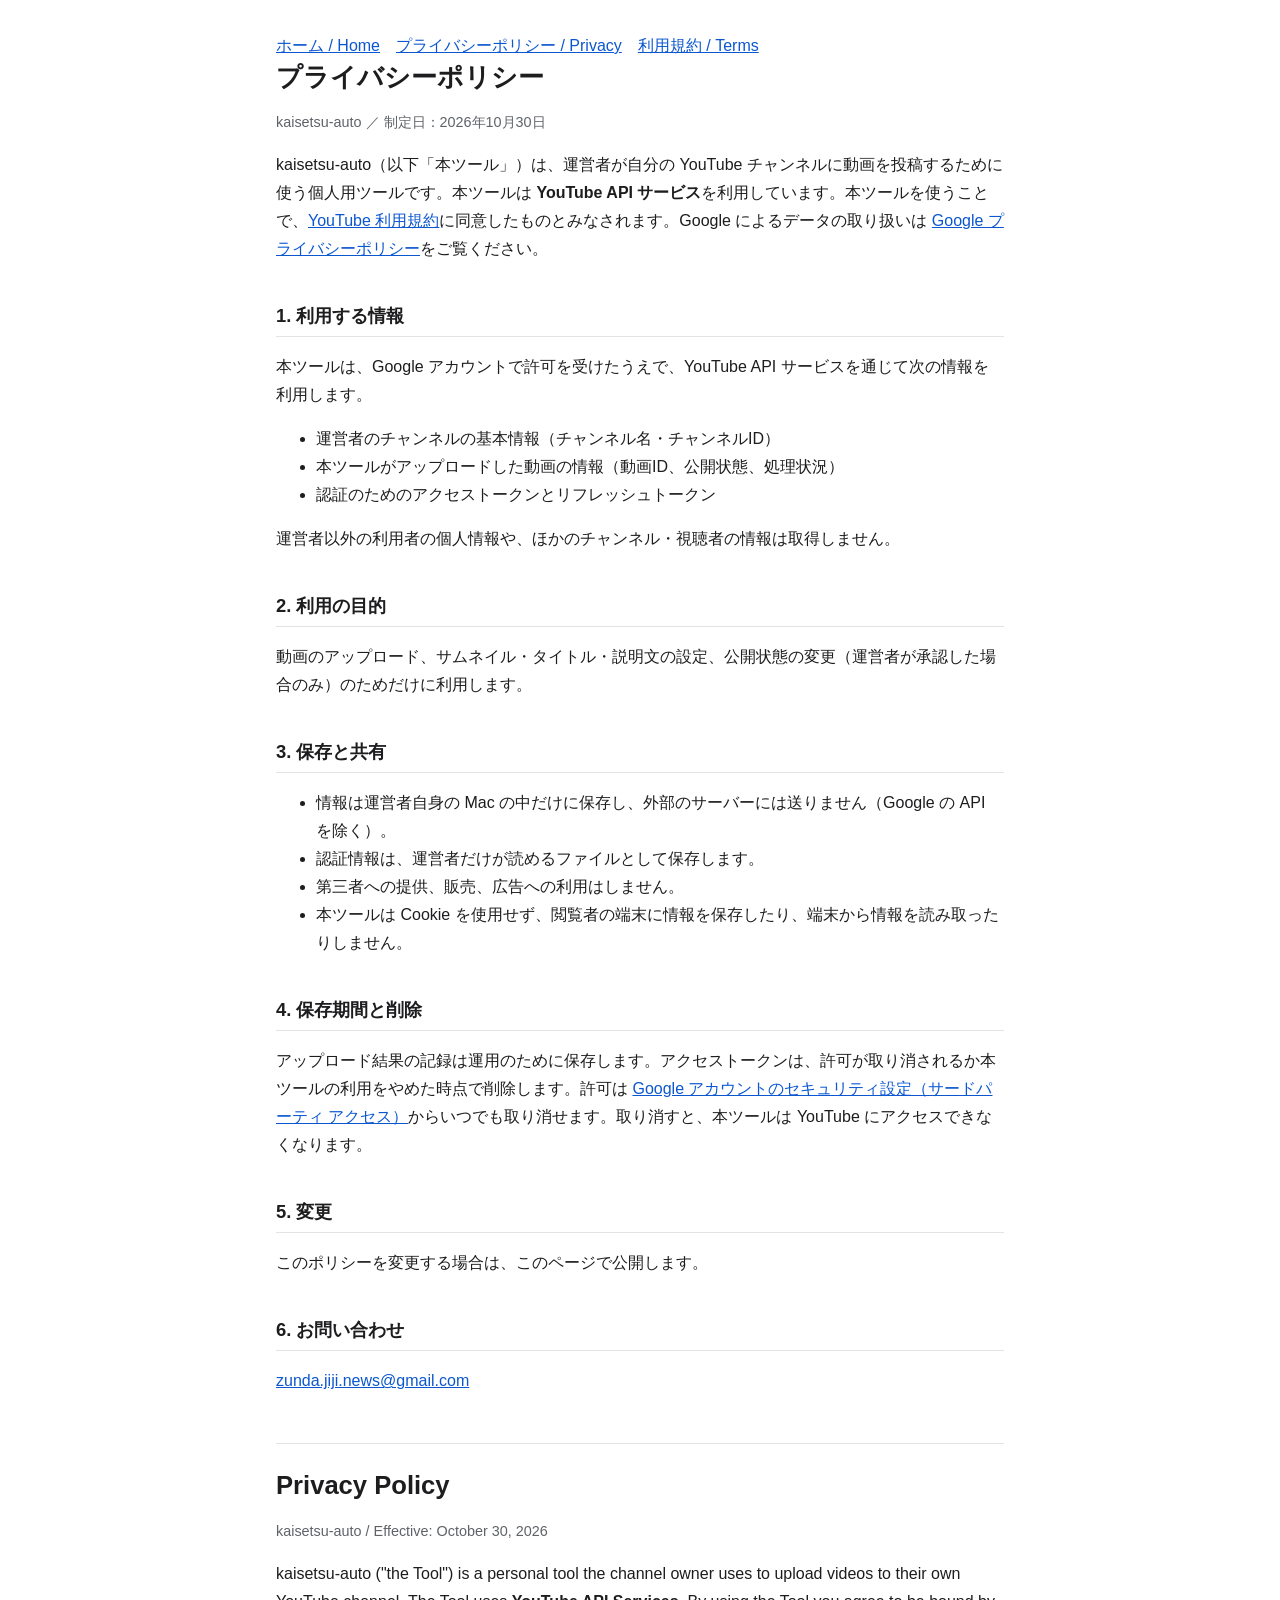
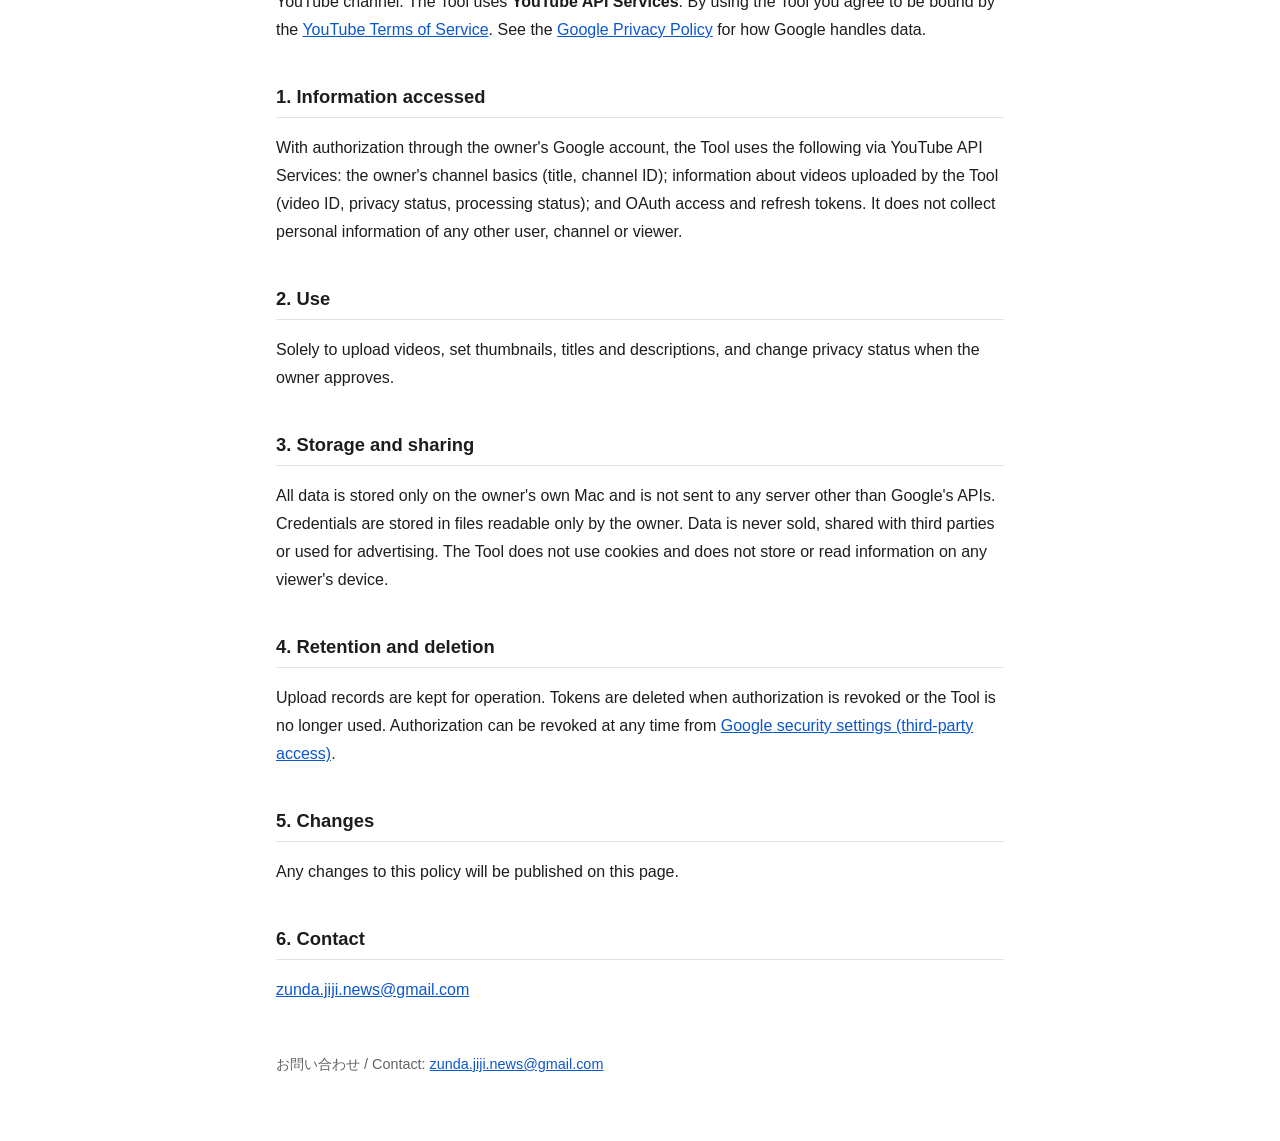
==== privacy.html @ 69cc6f8f "Add files via upload" ====
<!doctype html>
<html lang="ja">
<head>
<meta charset="utf-8">
<meta name="viewport" content="width=device-width, initial-scale=1">
<title>プライバシーポリシー</title>
<link rel="stylesheet" href="style.css">
</head>
<body>
<main>
<nav><a href="./">ホーム / Home</a><a href="privacy.html">プライバシーポリシー / Privacy</a><a href="terms.html">利用規約 / Terms</a></nav>
<h1>プライバシーポリシー</h1>
<p class="meta">kaisetsu-auto ／ 制定日：2026年10月30日</p>

<p>kaisetsu-auto（以下「本ツール」）は、運営者が自分の YouTube チャンネルに動画を投稿するために使う個人用ツールです。本ツールは <strong>YouTube API サービス</strong>を利用しています。本ツールを使うことで、<a href="https://www.youtube.com/t/terms">YouTube 利用規約</a>に同意したものとみなされます。Google によるデータの取り扱いは <a href="https://policies.google.com/privacy">Google プライバシーポリシー</a>をご覧ください。</p>

<h2>1. 利用する情報</h2>
<p>本ツールは、Google アカウントで許可を受けたうえで、YouTube API サービスを通じて次の情報を利用します。</p>
<ul>
<li>運営者のチャンネルの基本情報（チャンネル名・チャンネルID）</li>
<li>本ツールがアップロードした動画の情報（動画ID、公開状態、処理状況）</li>
<li>認証のためのアクセストークンとリフレッシュトークン</li>
</ul>
<p>運営者以外の利用者の個人情報や、ほかのチャンネル・視聴者の情報は取得しません。</p>

<h2>2. 利用の目的</h2>
<p>動画のアップロード、サムネイル・タイトル・説明文の設定、公開状態の変更（運営者が承認した場合のみ）のためだけに利用します。</p>

<h2>3. 保存と共有</h2>
<ul>
<li>情報は運営者自身の Mac の中だけに保存し、外部のサーバーには送りません（Google の API を除く）。</li>
<li>認証情報は、運営者だけが読めるファイルとして保存します。</li>
<li>第三者への提供、販売、広告への利用はしません。</li>
<li>本ツールは Cookie を使用せず、閲覧者の端末に情報を保存したり、端末から情報を読み取ったりしません。</li>
</ul>

<h2>4. 保存期間と削除</h2>
<p>アップロード結果の記録は運用のために保存します。アクセストークンは、許可が取り消されるか本ツールの利用をやめた時点で削除します。許可は <a href="https://security.google.com/settings/security/permissions">Google アカウントのセキュリティ設定（サードパーティ アクセス）</a>からいつでも取り消せます。取り消すと、本ツールは YouTube にアクセスできなくなります。</p>

<h2>5. 変更</h2>
<p>このポリシーを変更する場合は、このページで公開します。</p>

<h2>6. お問い合わせ</h2>
<p><a href="mailto:zunda.jiji.news@gmail.com">zunda.jiji.news@gmail.com</a></p>

<hr>
<div lang="en">
<h1>Privacy Policy</h1>
<p class="meta">kaisetsu-auto / Effective: October 30, 2026</p>
<p>kaisetsu-auto ("the Tool") is a personal tool the channel owner uses to upload videos to their own YouTube channel. The Tool uses <strong>YouTube API Services</strong>. By using the Tool you agree to be bound by the <a href="https://www.youtube.com/t/terms">YouTube Terms of Service</a>. See the <a href="https://policies.google.com/privacy">Google Privacy Policy</a> for how Google handles data.</p>
<h2>1. Information accessed</h2>
<p>With authorization through the owner's Google account, the Tool uses the following via YouTube API Services: the owner's channel basics (title, channel ID); information about videos uploaded by the Tool (video ID, privacy status, processing status); and OAuth access and refresh tokens. It does not collect personal information of any other user, channel or viewer.</p>
<h2>2. Use</h2>
<p>Solely to upload videos, set thumbnails, titles and descriptions, and change privacy status when the owner approves.</p>
<h2>3. Storage and sharing</h2>
<p>All data is stored only on the owner's own Mac and is not sent to any server other than Google's APIs. Credentials are stored in files readable only by the owner. Data is never sold, shared with third parties or used for advertising. The Tool does not use cookies and does not store or read information on any viewer's device.</p>
<h2>4. Retention and deletion</h2>
<p>Upload records are kept for operation. Tokens are deleted when authorization is revoked or the Tool is no longer used. Authorization can be revoked at any time from <a href="https://security.google.com/settings/security/permissions">Google security settings (third-party access)</a>.</p>
<h2>5. Changes</h2>
<p>Any changes to this policy will be published on this page.</p>
<h2>6. Contact</h2>
<p><a href="mailto:zunda.jiji.news@gmail.com">zunda.jiji.news@gmail.com</a></p>
</div>
<footer>お問い合わせ / Contact: <a href="mailto:zunda.jiji.news@gmail.com">zunda.jiji.news@gmail.com</a></footer>
</main>
</body>
</html>
---- style.css ----
:root { --bg:#fff; --fg:#1d1d1f; --muted:#5f6368; --line:#e3e3e3; --link:#0b57d0; }
@media (prefers-color-scheme: dark) { :root { --bg:#141414; --fg:#ececec; --muted:#a8a8a8; --line:#333; --link:#8ab4f8; } }
* { box-sizing: border-box; }
body { margin:0; background:var(--bg); color:var(--fg); font:16px/1.75 -apple-system,"Hiragino Sans","Noto Sans JP",sans-serif; }
main { max-width: 760px; margin: 0 auto; padding: 32px 16px 64px; }
h1 { font-size: 1.6rem; line-height:1.4; margin:0 0 4px; }
h2 { font-size: 1.15rem; margin: 2em 0 .4em; padding-bottom:4px; border-bottom:1px solid var(--line); }
p.meta, footer { color: var(--muted); font-size:.9rem; }
a { color: var(--link); }
nav a { margin-right: 16px; }
hr { border:0; border-top:1px solid var(--line); margin:48px 0 24px; }
footer { margin-top: 48px; }
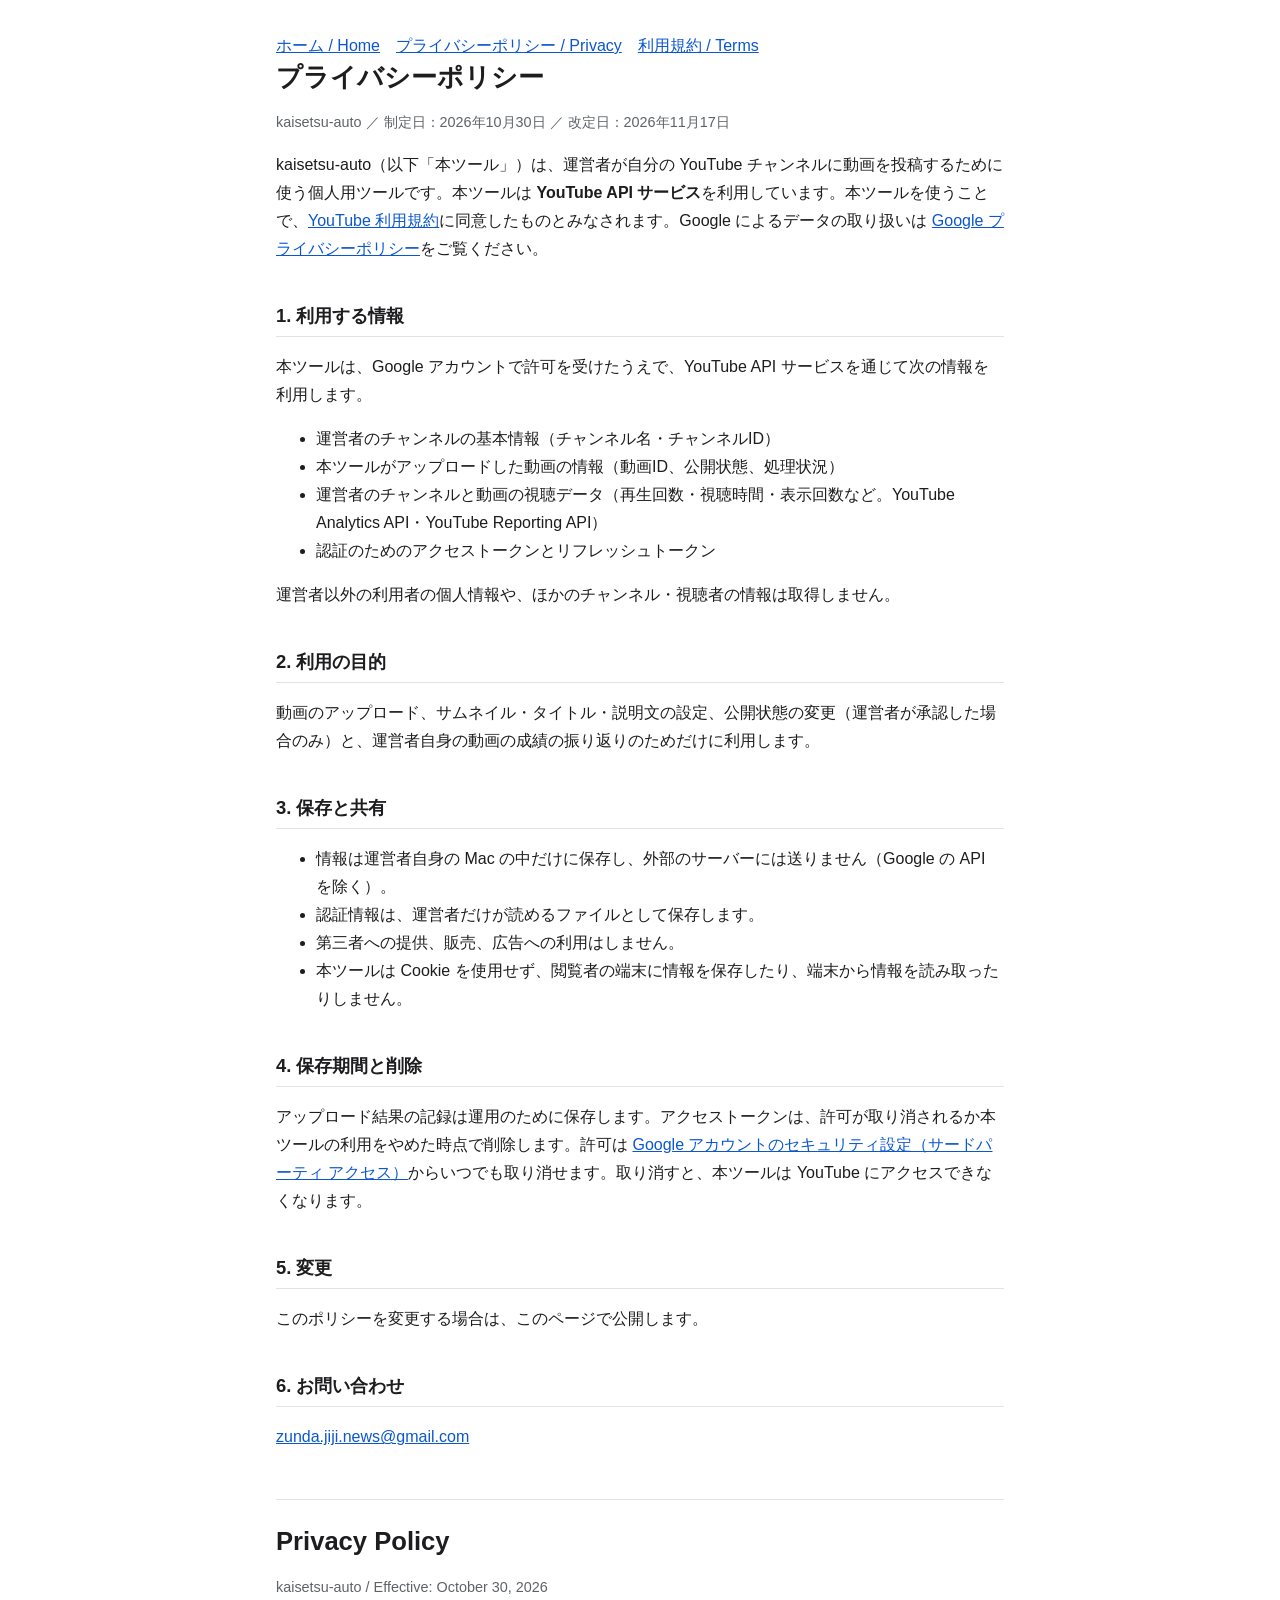
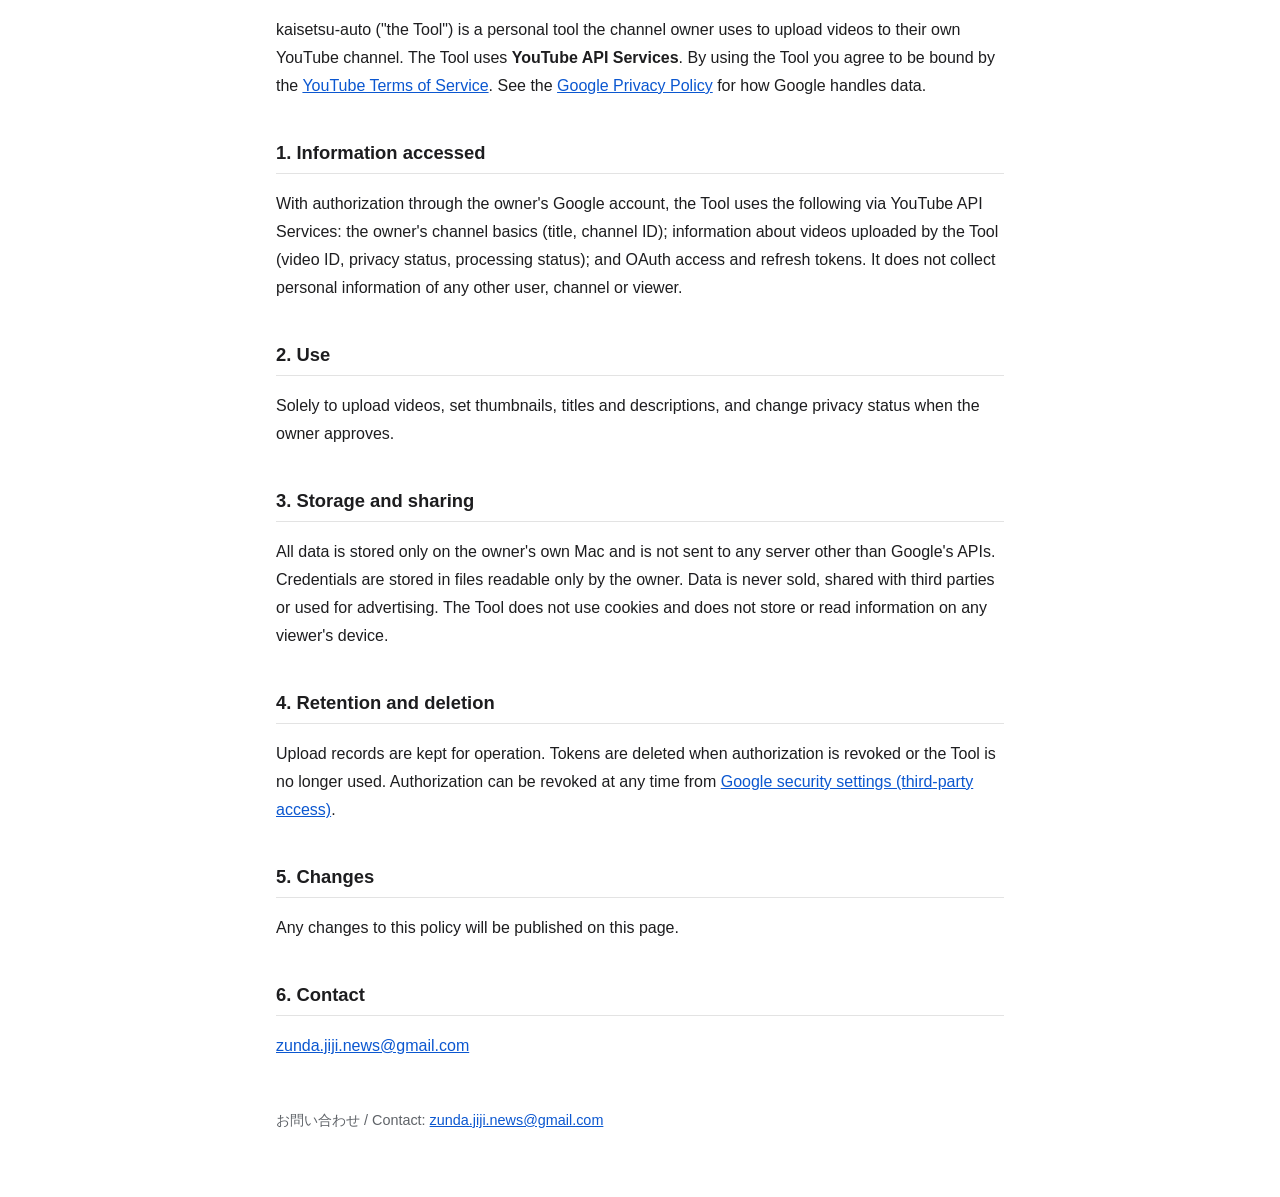
==== commit c88996a3: "Update privacy.html to match current use (2026-11-17)" ====
--- a/privacy.html
+++ b/privacy.html
@@ -10,7 +10,7 @@
 <main>
 <nav><a href="./">ホーム / Home</a><a href="privacy.html">プライバシーポリシー / Privacy</a><a href="terms.html">利用規約 / Terms</a></nav>
 <h1>プライバシーポリシー</h1>
-<p class="meta">kaisetsu-auto ／ 制定日：2026年10月30日</p>
+<p class="meta">kaisetsu-auto ／ 制定日：2026年10月30日 ／ 改定日：2026年11月17日</p>
 
 <p>kaisetsu-auto（以下「本ツール」）は、運営者が自分の YouTube チャンネルに動画を投稿するために使う個人用ツールです。本ツールは <strong>YouTube API サービス</strong>を利用しています。本ツールを使うことで、<a href="https://www.youtube.com/t/terms">YouTube 利用規約</a>に同意したものとみなされます。Google によるデータの取り扱いは <a href="https://policies.google.com/privacy">Google プライバシーポリシー</a>をご覧ください。</p>
 
@@ -19,12 +19,13 @@
 <ul>
 <li>運営者のチャンネルの基本情報（チャンネル名・チャンネルID）</li>
 <li>本ツールがアップロードした動画の情報（動画ID、公開状態、処理状況）</li>
+<li>運営者のチャンネルと動画の視聴データ（再生回数・視聴時間・表示回数など。YouTube Analytics API・YouTube Reporting API）</li>
 <li>認証のためのアクセストークンとリフレッシュトークン</li>
 </ul>
 <p>運営者以外の利用者の個人情報や、ほかのチャンネル・視聴者の情報は取得しません。</p>
 
 <h2>2. 利用の目的</h2>
-<p>動画のアップロード、サムネイル・タイトル・説明文の設定、公開状態の変更（運営者が承認した場合のみ）のためだけに利用します。</p>
+<p>動画のアップロード、サムネイル・タイトル・説明文の設定、公開状態の変更（運営者が承認した場合のみ）と、運営者自身の動画の成績の振り返りのためだけに利用します。</p>
 
 <h2>3. 保存と共有</h2>
 <ul>
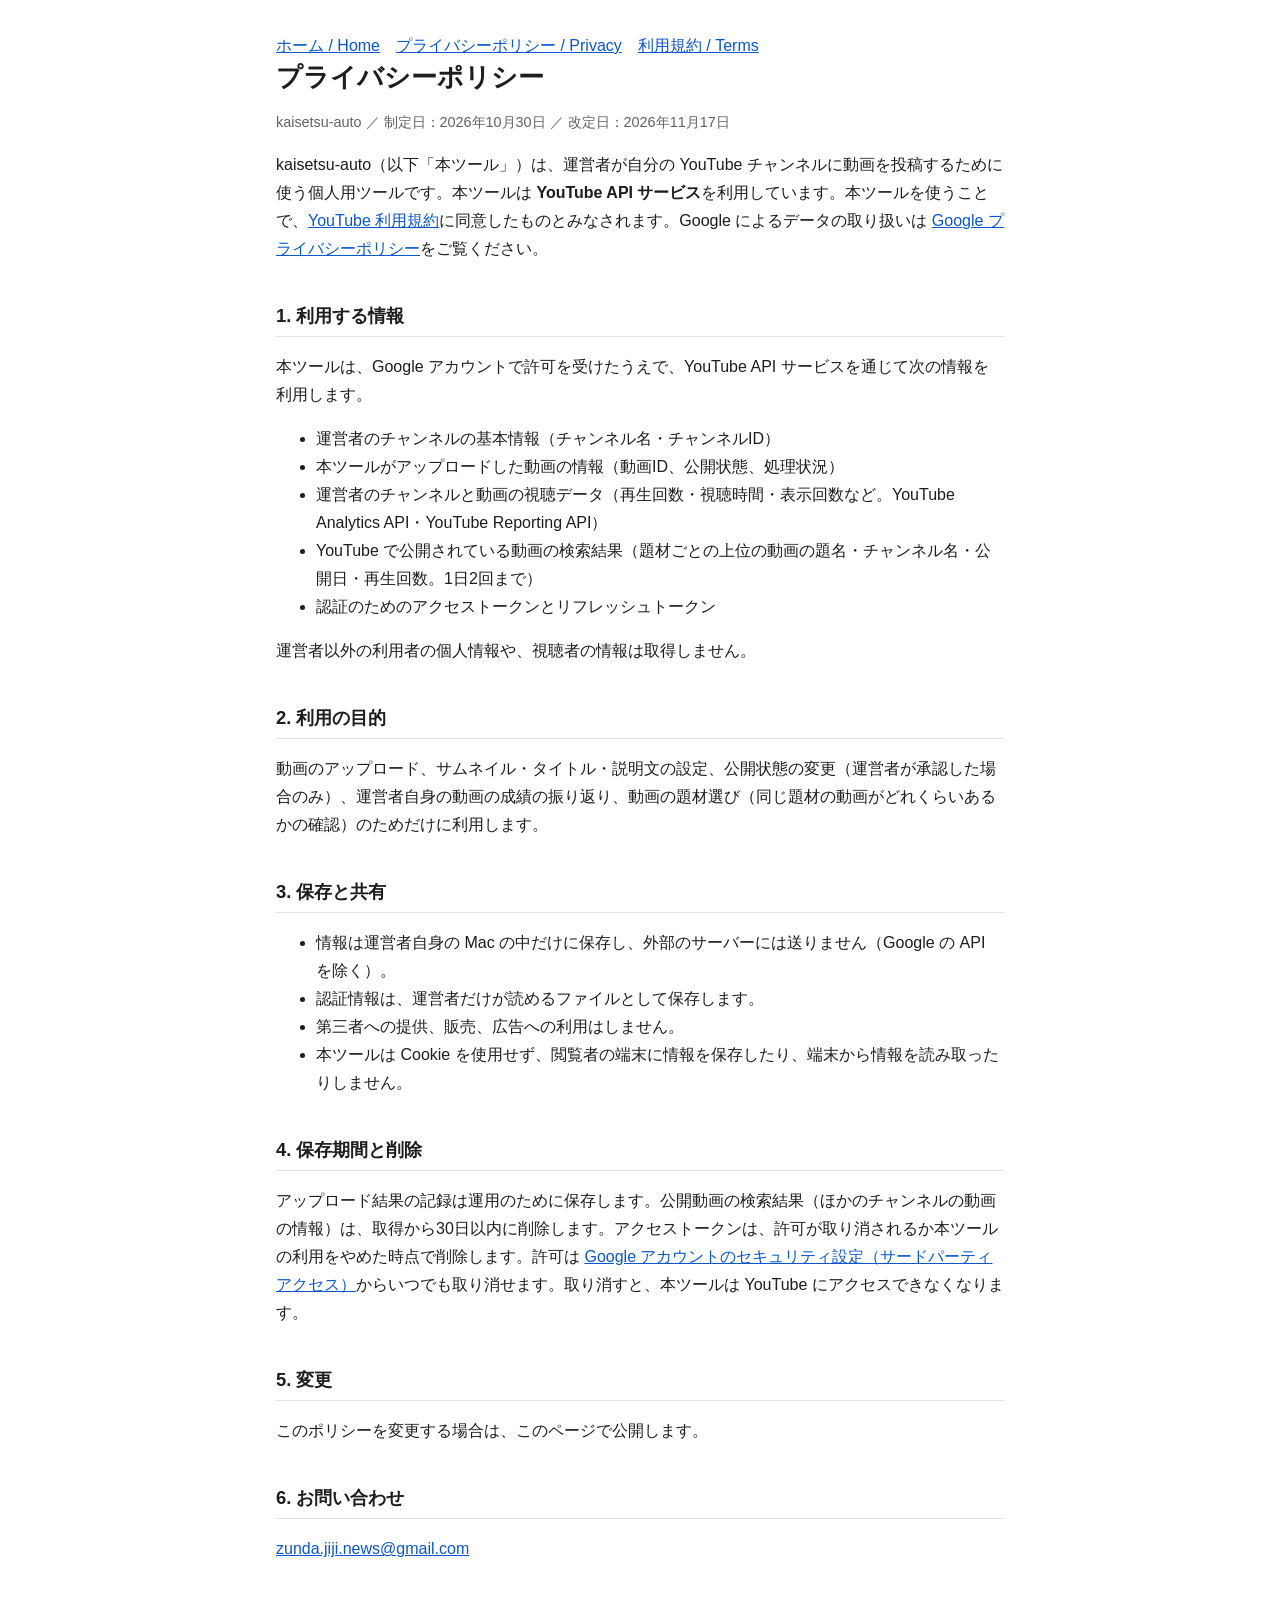
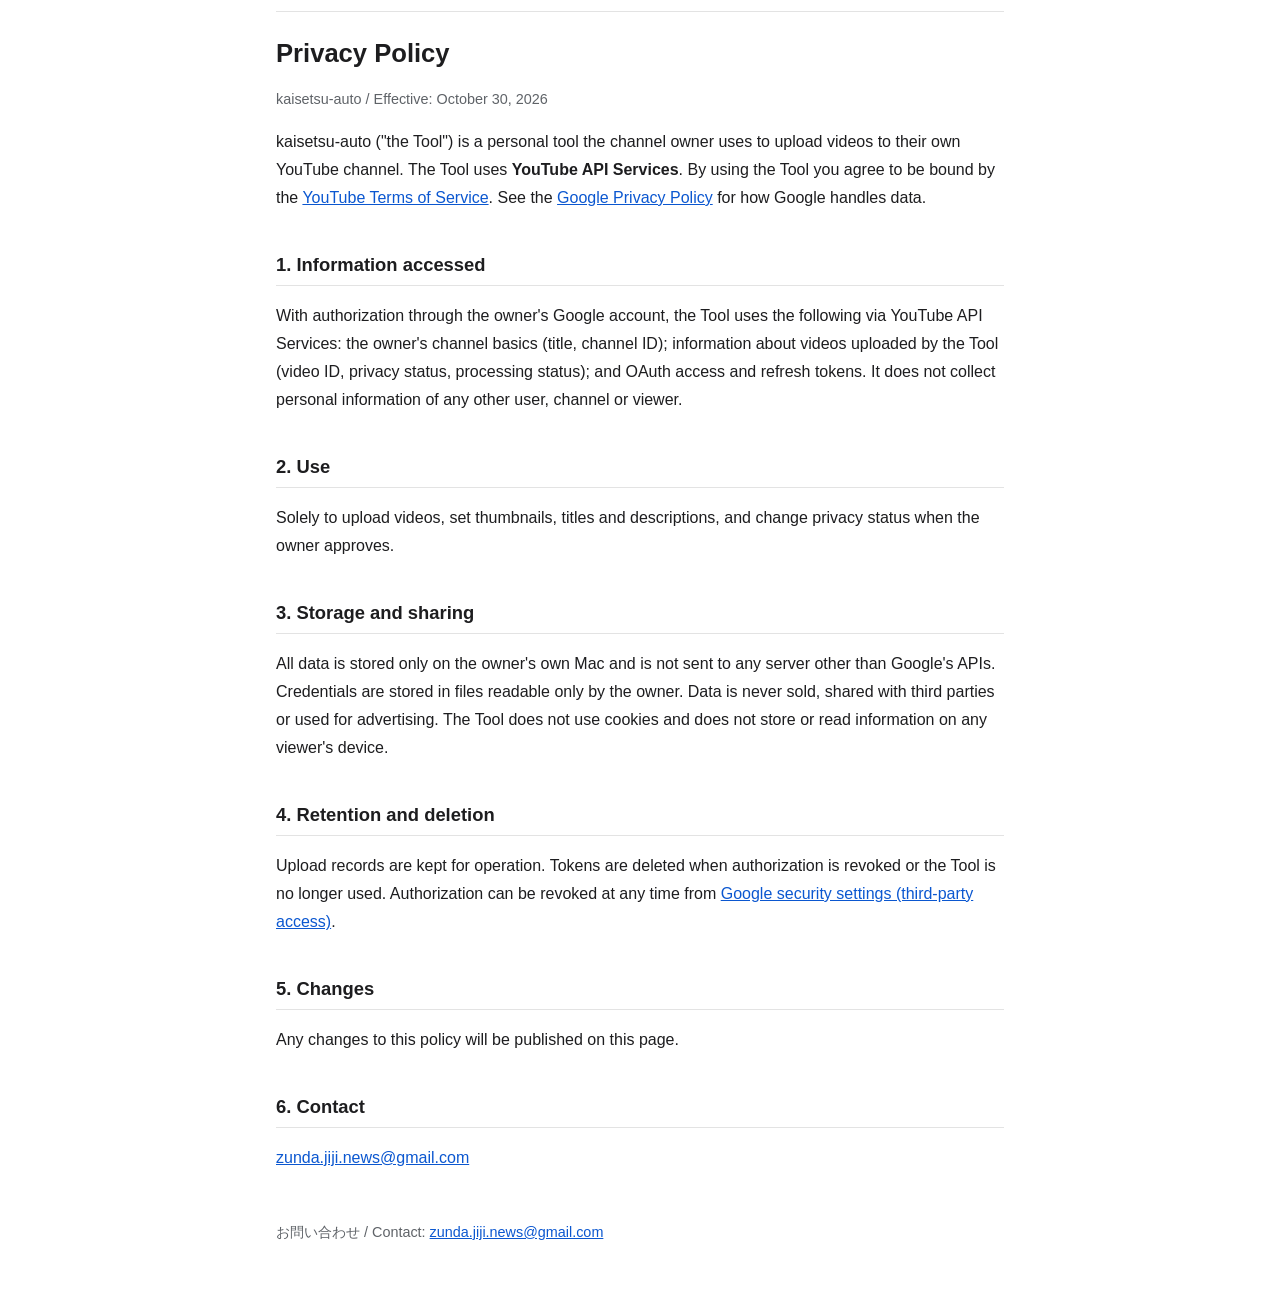
==== commit 8bec7c08: "Describe public video search and 30-day deletion (2026-11-17)" ====
--- a/privacy.html
+++ b/privacy.html
@@ -20,12 +20,13 @@
 <li>運営者のチャンネルの基本情報（チャンネル名・チャンネルID）</li>
 <li>本ツールがアップロードした動画の情報（動画ID、公開状態、処理状況）</li>
 <li>運営者のチャンネルと動画の視聴データ（再生回数・視聴時間・表示回数など。YouTube Analytics API・YouTube Reporting API）</li>
+<li>YouTube で公開されている動画の検索結果（題材ごとの上位の動画の題名・チャンネル名・公開日・再生回数。1日2回まで）</li>
 <li>認証のためのアクセストークンとリフレッシュトークン</li>
 </ul>
-<p>運営者以外の利用者の個人情報や、ほかのチャンネル・視聴者の情報は取得しません。</p>
+<p>運営者以外の利用者の個人情報や、視聴者の情報は取得しません。</p>
 
 <h2>2. 利用の目的</h2>
-<p>動画のアップロード、サムネイル・タイトル・説明文の設定、公開状態の変更（運営者が承認した場合のみ）と、運営者自身の動画の成績の振り返りのためだけに利用します。</p>
+<p>動画のアップロード、サムネイル・タイトル・説明文の設定、公開状態の変更（運営者が承認した場合のみ）、運営者自身の動画の成績の振り返り、動画の題材選び（同じ題材の動画がどれくらいあるかの確認）のためだけに利用します。</p>
 
 <h2>3. 保存と共有</h2>
 <ul>
@@ -36,7 +37,7 @@
 </ul>
 
 <h2>4. 保存期間と削除</h2>
-<p>アップロード結果の記録は運用のために保存します。アクセストークンは、許可が取り消されるか本ツールの利用をやめた時点で削除します。許可は <a href="https://security.google.com/settings/security/permissions">Google アカウントのセキュリティ設定（サードパーティ アクセス）</a>からいつでも取り消せます。取り消すと、本ツールは YouTube にアクセスできなくなります。</p>
+<p>アップロード結果の記録は運用のために保存します。公開動画の検索結果（ほかのチャンネルの動画の情報）は、取得から30日以内に削除します。アクセストークンは、許可が取り消されるか本ツールの利用をやめた時点で削除します。許可は <a href="https://security.google.com/settings/security/permissions">Google アカウントのセキュリティ設定（サードパーティ アクセス）</a>からいつでも取り消せます。取り消すと、本ツールは YouTube にアクセスできなくなります。</p>
 
 <h2>5. 変更</h2>
 <p>このポリシーを変更する場合は、このページで公開します。</p>
